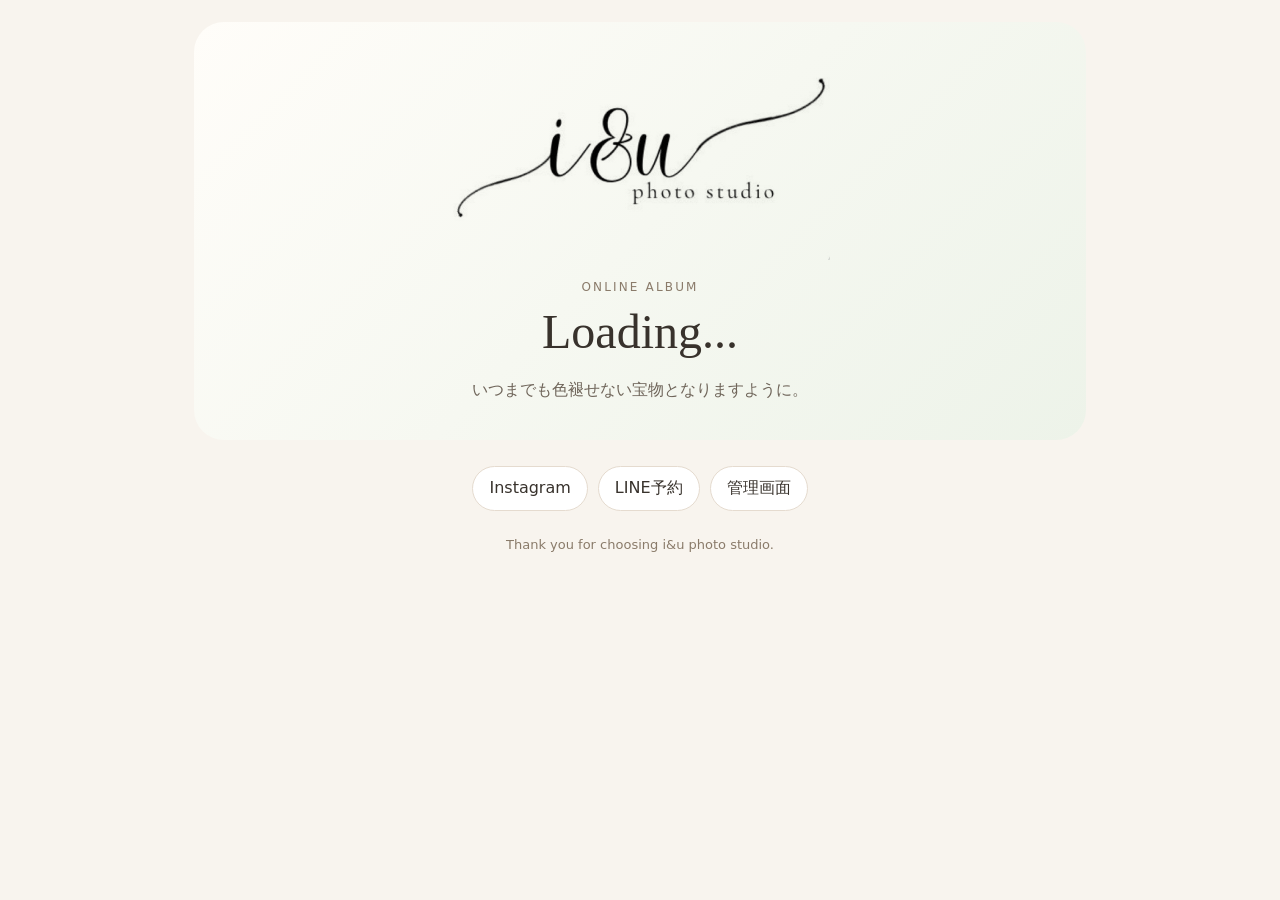
==== index.html @ 241ec59d "Add files via upload" ====
<!doctype html>
<html lang="ja">
<head>
  <meta charset="utf-8">
  <meta name="viewport" content="width=device-width,initial-scale=1">
  <title>i&u photo studio Online Album</title>
  <link rel="stylesheet" href="style.css">
</head>
<body>
  <main>
    <section class="hero">
      <img class="logo" src="logo.jpeg" alt="i&u photo studio">
      <p class="sub">ONLINE ALBUM</p>
      <h1 id="albumTitle">Loading...</h1>
      <p class="lead">いつまでも色褪せない宝物となりますように。</p>
    </section>

    <section id="passwordPanel" class="download-card password-panel" style="display:none;">
      <h2>パスワード入力</h2>
      <p>アルバムを見るには、パスワードを入力してください。</p>
      <input id="passwordInput" type="password" placeholder="パスワード">
      <button id="passwordBtn" class="button" type="button">アルバムを見る</button>
      <p id="passwordError" class="error"></p>
    </section>

    <section id="albumContent" style="display:none;">
      <section class="info-card">
        <div><span>納品日</span><strong id="shootDate"></strong></div>
        <div><span>ダウンロード期限</span><strong id="limitDate"></strong></div>
      </section>

      <section class="download-card">
        <h2>まとめて保存</h2>
        <p>全データを保存したい場合はこちらからGoogle Driveへ進んでください。</p>
        <a id="folderLink" class="button" href="#" target="_blank" rel="noopener">Google Driveを開く</a>
        <a id="downloadAllBtn" class="button sub-button" href="#" target="_blank" rel="noopener">すべてダウンロード</a>
      </section>

      <section>
        <h2 class="gallery-title">Photo Gallery</h2>
        <p id="photoCount" class="gallery-note"></p>
        <button id="favoriteOnlyBtn" class="favorite-filter" type="button">♡ お気に入りだけ表示</button>
        <div id="gallery" class="gallery"><p class="loading">写真を読み込み中です...</p></div>
      </section>
    </section>

    <section class="links">
      <a href="https://www.instagram.com/" target="_blank" rel="noopener">Instagram</a>
      <a href="https://lin.ee/TQq1gnG" target="_blank" rel="noopener">LINE予約</a>
      <a href="admin.html">管理画面</a>
    </section>

    <footer><p>Thank you for choosing i&u photo studio.</p></footer>
  </main>

  <div id="lightbox" class="lightbox" aria-hidden="true">
    <button id="closeLightbox" class="close" type="button">×</button>
    <button id="lightboxPrev" class="lightbox-nav lightbox-prev" type="button" aria-label="前の写真">◀</button>
    <img id="lightboxImage" src="" alt="">
    <button id="lightboxNext" class="lightbox-nav lightbox-next" type="button" aria-label="次の写真">▶</button>
    <p id="lightboxCounter" class="lightbox-counter"></p>
    <div class="lightbox-actions">
      <a id="lightboxOriginal" class="original" href="#" target="_blank" rel="noopener">オリジナル保存</a>
      <a id="lightboxMobile" class="mobile" href="#" target="_blank" rel="noopener">スマホ用保存</a>
    </div>
  </div>

  <script>
    const ALBUM_API_URL = "https://script.google.com/macros/s/AKfycbwbjY4ejFse-sBn8VedqFbaeRR8asowFg7CyW9uuA4ZKErrC4QqlejNxci-BWH6I0za7g/exec";
    const DEFAULT_SLUG = "yamada1000";
  </script>
  <script src="script.js"></script>
</body>
</html>
---- style.css ----
*{box-sizing:border-box}
body{margin:0;background:#f8f4ee;color:#38322c;font-family:"Hiragino Sans","Yu Gothic",system-ui,sans-serif}
main{width:min(920px,100%);margin:0 auto;padding:22px 14px 44px}
.hero{text-align:center;padding:42px 18px 34px;border-radius:30px;background:linear-gradient(135deg,#fffdf9,#edf3e9)}
.logo{width:min(380px,84%);height:auto;margin-bottom:16px;mix-blend-mode:multiply}
.sub{letter-spacing:.18em;color:#8a7b6a;font-size:12px;margin:0 0 10px}
h1{margin:0;font-family:Georgia,serif;font-size:clamp(28px,7vw,48px);font-weight:400}
.lead{margin:16px auto 0;line-height:1.9;color:#6f655a}
.info-card{display:grid;grid-template-columns:1fr 1fr;gap:12px;margin:18px 0}
.info-card div,.download-card{background:#fff;border-radius:22px;padding:20px;box-shadow:0 12px 34px rgba(63,50,35,.08)}
.info-card span{display:block;color:#8a7b6a;font-size:12px;margin-bottom:6px}
.info-card strong{font-size:18px}
.download-card{text-align:center}
.download-card h2{margin:0 0 8px;font-size:22px}
.download-card p{color:#6f655a;line-height:1.8}
.button{display:block;width:min(360px,100%);margin:18px auto 8px;padding:16px 20px;border-radius:999px;background:#6f8068;color:#fff;text-decoration:none;font-weight:700;border:0;cursor:pointer;text-align:center}
.preview-button{background:#8a7b6a}.gallery-title{text-align:center;font-family:Georgia,serif;font-weight:400;margin:28px 0 8px}
.gallery-note{text-align:center;color:#8a7b6a;font-size:13px;margin:0 0 18px}
.gallery{display:grid;grid-template-columns:repeat(3,1fr);gap:14px;margin:20px 0}
.photo-card{background:#fff;border-radius:18px;overflow:hidden;box-shadow:0 10px 28px rgba(63,50,35,.08)}
.photo-button{border:0;padding:0;background:none;width:100%;cursor:zoom-in;display:block}
.photo-card img{width:100%;aspect-ratio:1/1.25;object-fit:cover;display:block}
.photo-actions{display:grid;grid-template-columns:1fr;gap:7px;padding:10px}
.photo-actions a,.lightbox-actions a{text-align:center;text-decoration:none;border-radius:999px;padding:9px 8px;font-size:12px;font-weight:700}
.original{background:#6f8068;color:#fff}.mobile{background:#f1eadf;color:#4c443b;border:1px solid #e3d8c9}
.loading{grid-column:1/-1;text-align:center;color:#8a7b6a;background:#fff;border-radius:18px;padding:30px}
.links{display:flex;justify-content:center;gap:10px;flex-wrap:wrap;margin:26px 0}
.links a{color:#38322c;background:#fff;border:1px solid #e5dbcf;text-decoration:none;padding:11px 16px;border-radius:999px}
footer{text-align:center;color:#8a7b6a;font-size:13px}
.lightbox{position:fixed;inset:0;background:rgba(30,25,20,.88);z-index:999;display:none;align-items:center;justify-content:center;flex-direction:column;padding:22px}
.lightbox.is-open{display:flex}.lightbox img{max-width:min(100%,980px);max-height:78vh;object-fit:contain;border-radius:14px;background:#fff}
.close{position:fixed;top:14px;right:18px;border:0;background:#fff;color:#3b342c;width:42px;height:42px;border-radius:999px;font-size:28px;line-height:1;cursor:pointer}
.lightbox-actions{display:flex;gap:10px;flex-wrap:wrap;justify-content:center;margin-top:14px}.lightbox-actions a{min-width:160px;padding:12px 18px}
.password-panel input{width:min(360px,100%);display:block;margin:14px auto 0;padding:14px 16px;border:1px solid #e3d8c9;border-radius:999px;text-align:center;font-size:16px}
.error{color:#a33;text-align:center;font-size:13px}
.expired{background:#fff7f7;border:1px solid #eed0d0;color:#8a3b3b;border-radius:18px;padding:18px;text-align:center;margin:18px 0}
.admin-main{max-width:760px}.admin-card{text-align:left}.admin-logo{display:block;margin:0 auto 20px;width:min(320px,80%)}
.admin-card h1{text-align:center;margin-bottom:12px}.admin-lead{text-align:center}
label{display:block;margin:16px 0 8px;color:#6f655a;font-size:14px}input{width:100%;margin-top:7px;padding:14px 16px;border:1px solid #e3d8c9;border-radius:14px;font-size:15px;background:#fffdf9}
.inline{display:grid;grid-template-columns:1fr 120px;gap:8px}.inline button{margin-top:7px;border:0;border-radius:14px;background:#8a7b6a;color:white;font-weight:700}
.admin-message{text-align:center;font-weight:700}.result-box{margin-top:22px;background:#f8f4ee;border-radius:18px;padding:16px}.result-box p{text-align:center;margin:0 0 8px}.result-box input{text-align:center}
@media(max-width:640px){main{padding:14px 10px 34px}.hero{border-radius:24px;padding:34px 14px 28px}.info-card{grid-template-columns:1fr}.gallery{grid-template-columns:repeat(2,1fr);gap:10px}.photo-actions a{font-size:11px;padding:8px 6px}.lightbox{padding:12px}.lightbox img{max-height:72vh}.close{top:10px;right:10px}.inline{grid-template-columns:1fr}}

.qr-image{display:block;margin:16px auto 8px;width:180px;height:180px;border-radius:14px;background:#fff;padding:10px;box-shadow:0 8px 22px rgba(63,50,35,.08)}


.admin-divider{border:0;border-top:1px solid #e6ddd1;margin:30px 0}
.admin-subtitle{text-align:center;font-family:Georgia,serif;font-weight:400;margin:10px 0 16px}
.album-list{display:grid;gap:12px;margin-top:16px}
.album-item{background:#f8f4ee;border:1px solid #e6ddd1;border-radius:18px;padding:14px}
.album-item h3{margin:0 0 6px;font-size:18px}
.album-meta{font-size:13px;color:#7b7065;line-height:1.8;margin:0 0 10px}
.album-actions{display:flex;gap:8px;flex-wrap:wrap}
.album-actions a,.album-actions button{border:0;border-radius:999px;padding:9px 12px;background:#fff;color:#3b342c;text-decoration:none;font-size:12px;cursor:pointer}
.album-actions .line{background:#6f8068;color:#fff}

.sub-button{background:#8a7b6a;margin-top:10px}
.favorite-filter{display:block;margin:0 auto 18px;border:1px solid #e3d8c9;background:#fff;color:#4c443b;border-radius:999px;padding:11px 18px;font-weight:700}
.photo-card{position:relative;animation:fadeUp .55s ease both}
.favorite-btn{position:absolute;top:10px;right:10px;z-index:2;width:38px;height:38px;border:0;border-radius:999px;background:rgba(255,255,255,.88);box-shadow:0 8px 20px rgba(63,50,35,.16);font-size:20px;line-height:1;cursor:pointer;color:#8a7b6a}
.favorite-btn.is-active{background:#fff1f1;color:#d36b75}
@keyframes fadeUp{from{opacity:0;transform:translateY(14px)}to{opacity:1;transform:translateY(0)}}


select{width:100%;margin-top:7px;padding:14px 16px;border:1px solid #e3d8c9;border-radius:14px;font-size:15px;background:#fffdf9}
.admin-grid{display:grid;grid-template-columns:1fr 1fr;gap:12px}
.dashboard{display:grid;grid-template-columns:repeat(3,1fr);gap:10px;margin:14px 0}
.dashboard div{background:#f8f4ee;border:1px solid #e6ddd1;border-radius:16px;text-align:center;padding:12px;color:#7b7065}
.dashboard strong{font-size:24px;color:#3b342c}
.edit-dialog{border:0;border-radius:24px;padding:22px;width:min(560px,92vw);box-shadow:0 20px 70px rgba(0,0,0,.22);background:#fff}
.edit-dialog::backdrop{background:rgba(40,32,24,.45)}
@media(max-width:640px){.admin-grid{grid-template-columns:1fr}.dashboard{grid-template-columns:1fr 1fr 1fr}}

.lightbox-nav{position:absolute;top:50%;transform:translateY(-50%);z-index:5;width:46px;height:46px;border:0;border-radius:999px;background:rgba(255,255,255,.86);box-shadow:0 8px 24px rgba(0,0,0,.22);font-size:34px;line-height:1;color:#51483f;cursor:pointer}
.lightbox-prev{left:18px}
.lightbox-next{right:18px}
.lightbox-counter{position:absolute;left:50%;bottom:18px;transform:translateX(-50%);z-index:5;background:rgba(255,255,255,.86);border-radius:999px;padding:8px 14px;color:#51483f;font-size:13px}
#lightboxImage{transition:opacity .18s ease}
@media(max-width:640px){.lightbox-nav{width:40px;height:40px;font-size:30px}.lightbox-prev{left:10px}.lightbox-next{right:10px}.lightbox-counter{bottom:12px}}

/* v6.3 slide plus */
.lightbox-nav{
  position:absolute;
  top:50%;
  transform:translateY(-50%);
  z-index:8;
  width:54px;
  height:54px;
  border:0;
  border-radius:999px;
  background:rgba(255,255,255,.88);
  box-shadow:0 10px 28px rgba(0,0,0,.25);
  font-size:24px;
  line-height:1;
  color:#51483f;
  cursor:pointer;
  display:flex;
  align-items:center;
  justify-content:center;
  backdrop-filter:blur(8px);
}
.lightbox-prev{left:22px}
.lightbox-next{right:22px}
.lightbox-counter{
  position:absolute;
  left:50%;
  bottom:20px;
  transform:translateX(-50%);
  z-index:8;
  background:rgba(255,255,255,.88);
  border-radius:999px;
  padding:8px 14px;
  color:#51483f;
  font-size:13px;
  box-shadow:0 8px 24px rgba(0,0,0,.18);
}
#lightboxImage{
  transition:opacity .22s ease, transform .24s ease;
  touch-action:pan-y;
  cursor:zoom-in;
}
#lightboxImage.is-changing{opacity:0;transform:translateX(10px) scale(.985)}
@media(max-width:640px){
  .lightbox-nav{width:44px;height:44px;font-size:20px}
  .lightbox-prev{left:10px}
  .lightbox-next{right:10px}
  .lightbox-counter{bottom:12px}
}

/* v6.4 slide fix: force large visible nav buttons */
#lightbox .lightbox-nav{
  position:fixed !important;
  top:50% !important;
  transform:translateY(-50%) !important;
  z-index:9999 !important;
  width:64px !important;
  height:64px !important;
  border:0 !important;
  border-radius:999px !important;
  background:rgba(255,255,255,.92) !important;
  box-shadow:0 12px 34px rgba(0,0,0,.30) !important;
  font-size:28px !important;
  color:#51483f !important;
  display:flex !important;
  align-items:center !important;
  justify-content:center !important;
  cursor:pointer !important;
  backdrop-filter:blur(10px);
}
#lightbox .lightbox-prev{left:22px !important}
#lightbox .lightbox-next{right:22px !important}
#lightbox .lightbox-counter{
  position:fixed !important;
  left:50% !important;
  bottom:22px !important;
  transform:translateX(-50%) !important;
  z-index:9999 !important;
  background:rgba(255,255,255,.92) !important;
  border-radius:999px !important;
  padding:8px 16px !important;
  color:#51483f !important;
  font-size:13px !important;
  box-shadow:0 8px 24px rgba(0,0,0,.18) !important;
}
#lightboxImage{
  transition:opacity .24s ease, transform .24s ease !important;
  touch-action:pan-y !important;
  cursor:zoom-in !important;
}
#lightboxImage.is-changing{
  opacity:0 !important;
  transform:translateX(18px) scale(.985) !important;
}
@media(max-width:640px){
  #lightbox .lightbox-nav{
    width:50px !important;
    height:50px !important;
    font-size:22px !important;
  }
  #lightbox .lightbox-prev{left:10px !important}
  #lightbox .lightbox-next{right:10px !important}
  #lightbox .lightbox-counter{bottom:14px !important}
}

/* v6.5: 写真切り替えアニメーションなし */
#lightboxImage{
  transition:transform .16s ease !important;
}
#lightboxImage.is-changing{
  opacity:1 !important;
  transform:none !important;
}
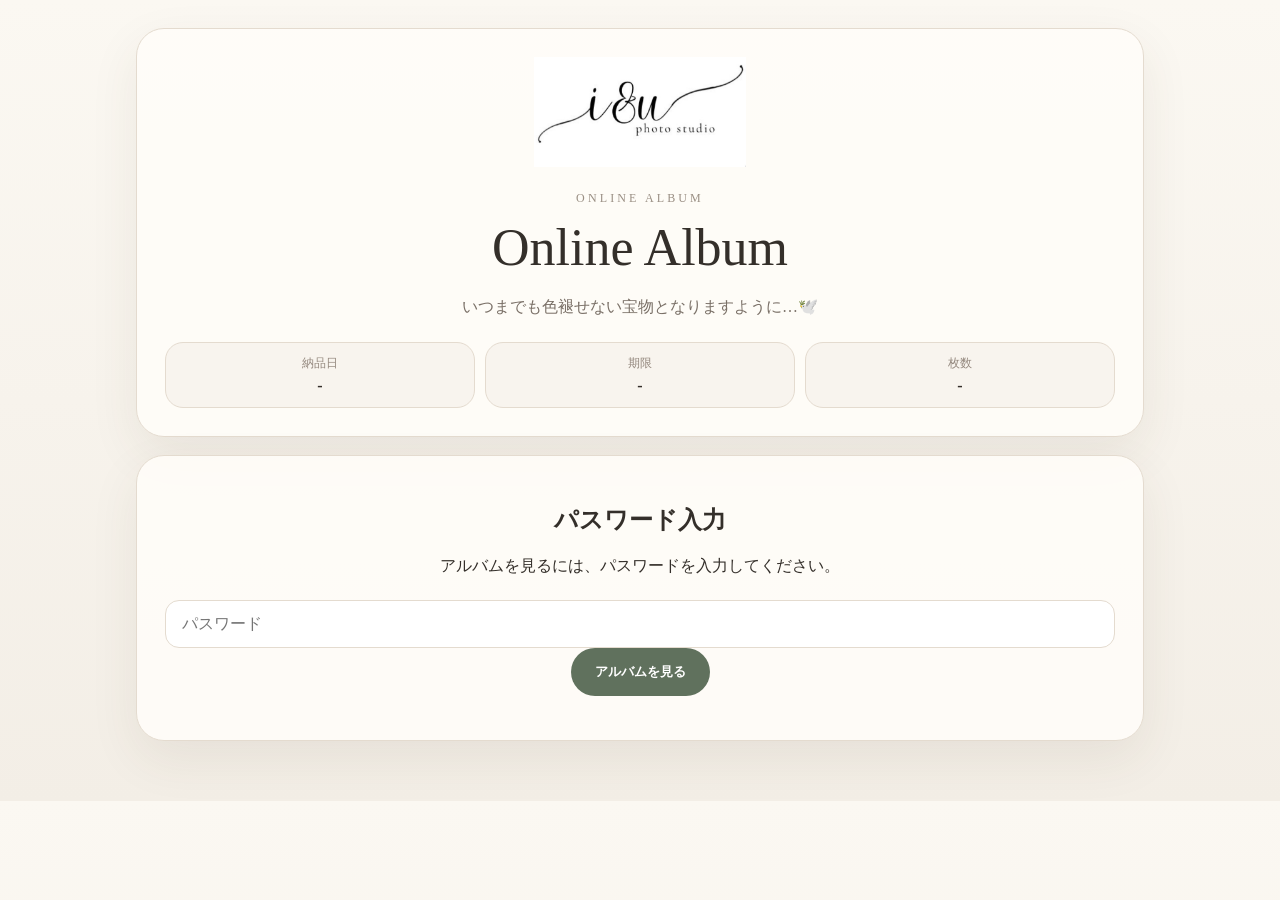
==== commit 5e793c0f: "Add files via upload" ====
--- a/index.html
+++ b/index.html
@@ -1,74 +1 @@
-<!doctype html>
-<html lang="ja">
-<head>
-  <meta charset="utf-8">
-  <meta name="viewport" content="width=device-width,initial-scale=1">
-  <title>i&u photo studio Online Album</title>
-  <link rel="stylesheet" href="style.css">
-</head>
-<body>
-  <main>
-    <section class="hero">
-      <img class="logo" src="logo.jpeg" alt="i&u photo studio">
-      <p class="sub">ONLINE ALBUM</p>
-      <h1 id="albumTitle">Loading...</h1>
-      <p class="lead">いつまでも色褪せない宝物となりますように。</p>
-    </section>
-
-    <section id="passwordPanel" class="download-card password-panel" style="display:none;">
-      <h2>パスワード入力</h2>
-      <p>アルバムを見るには、パスワードを入力してください。</p>
-      <input id="passwordInput" type="password" placeholder="パスワード">
-      <button id="passwordBtn" class="button" type="button">アルバムを見る</button>
-      <p id="passwordError" class="error"></p>
-    </section>
-
-    <section id="albumContent" style="display:none;">
-      <section class="info-card">
-        <div><span>納品日</span><strong id="shootDate"></strong></div>
-        <div><span>ダウンロード期限</span><strong id="limitDate"></strong></div>
-      </section>
-
-      <section class="download-card">
-        <h2>まとめて保存</h2>
-        <p>全データを保存したい場合はこちらからGoogle Driveへ進んでください。</p>
-        <a id="folderLink" class="button" href="#" target="_blank" rel="noopener">Google Driveを開く</a>
-        <a id="downloadAllBtn" class="button sub-button" href="#" target="_blank" rel="noopener">すべてダウンロード</a>
-      </section>
-
-      <section>
-        <h2 class="gallery-title">Photo Gallery</h2>
-        <p id="photoCount" class="gallery-note"></p>
-        <button id="favoriteOnlyBtn" class="favorite-filter" type="button">♡ お気に入りだけ表示</button>
-        <div id="gallery" class="gallery"><p class="loading">写真を読み込み中です...</p></div>
-      </section>
-    </section>
-
-    <section class="links">
-      <a href="https://www.instagram.com/" target="_blank" rel="noopener">Instagram</a>
-      <a href="https://lin.ee/TQq1gnG" target="_blank" rel="noopener">LINE予約</a>
-      <a href="admin.html">管理画面</a>
-    </section>
-
-    <footer><p>Thank you for choosing i&u photo studio.</p></footer>
-  </main>
-
-  <div id="lightbox" class="lightbox" aria-hidden="true">
-    <button id="closeLightbox" class="close" type="button">×</button>
-    <button id="lightboxPrev" class="lightbox-nav lightbox-prev" type="button" aria-label="前の写真">◀</button>
-    <img id="lightboxImage" src="" alt="">
-    <button id="lightboxNext" class="lightbox-nav lightbox-next" type="button" aria-label="次の写真">▶</button>
-    <p id="lightboxCounter" class="lightbox-counter"></p>
-    <div class="lightbox-actions">
-      <a id="lightboxOriginal" class="original" href="#" target="_blank" rel="noopener">オリジナル保存</a>
-      <a id="lightboxMobile" class="mobile" href="#" target="_blank" rel="noopener">スマホ用保存</a>
-    </div>
-  </div>
-
-  <script>
-    const ALBUM_API_URL = "https://script.google.com/macros/s/AKfycbwbjY4ejFse-sBn8VedqFbaeRR8asowFg7CyW9uuA4ZKErrC4QqlejNxci-BWH6I0za7g/exec";
-    const DEFAULT_SLUG = "yamada1000";
-  </script>
-  <script src="script.js"></script>
-</body>
-</html>
+<!doctype html><html lang="ja"><head><meta charset="utf-8"><meta name="viewport" content="width=device-width,initial-scale=1"><title>i&u Online Album</title><link rel="stylesheet" href="style.css"></head><body><main class="page"><section class="hero"><img class="logo" src="logo.jpeg" onerror="this.style.display='none'"><p class="eyebrow">ONLINE ALBUM</p><h1 id="albumTitle">Online Album</h1><p class="message">いつまでも色褪せない宝物となりますように…🕊️</p><div class="album-info"><div><span>納品日</span><strong id="deliveryDate">-</strong></div><div><span>期限</span><strong id="limitDate">-</strong></div><div><span>枚数</span><strong id="photoCount">-</strong></div></div></section><section id="passwordPanel" class="password-card"><h2>パスワード入力</h2><p>アルバムを見るには、パスワードを入力してください。</p><input id="passwordInput" type="password" placeholder="パスワード"><button id="passwordBtn" class="button">アルバムを見る</button><p id="passwordError" class="error"></p></section><section id="albumContent" class="album-content" style="display:none"><div class="toolbar"><button id="favoriteOnlyBtn" class="button secondary">♡ お気に入りだけ表示</button><a id="downloadAllBtn" class="button secondary" href="#" target="_blank">すべてダウンロード</a><a class="button line" href="https://lin.ee/TQq1gnG" target="_blank">LINE予約</a></div><p class="save-guide">スマホ用保存は画像を開いたあと、長押しして「写真に保存」を選んでください。</p><div id="gallery" class="gallery"></div></section></main><div id="lightbox" class="lightbox"><button id="closeLightbox" class="close">×</button><button id="lightboxPrev" class="lightbox-nav lightbox-prev">◀</button><img id="lightboxImage" src=""><button id="lightboxNext" class="lightbox-nav lightbox-next">▶</button><p id="lightboxCounter" class="lightbox-counter"></p><div class="lightbox-actions"><a id="lightboxOriginal" class="original" href="#" target="_blank">オリジナル保存</a><a id="lightboxMobile" class="mobile" href="#" target="_blank">スマホ用画像を開く</a></div></div><script>const ALBUM_API_URL="PASTE_APPS_SCRIPT_WEB_APP_URL_HERE";const DEFAULT_SLUG="sample";</script><script src="script.js"></script></body></html>
--- a/style.css
+++ b/style.css
@@ -1,192 +1 @@
-*{box-sizing:border-box}
-body{margin:0;background:#f8f4ee;color:#38322c;font-family:"Hiragino Sans","Yu Gothic",system-ui,sans-serif}
-main{width:min(920px,100%);margin:0 auto;padding:22px 14px 44px}
-.hero{text-align:center;padding:42px 18px 34px;border-radius:30px;background:linear-gradient(135deg,#fffdf9,#edf3e9)}
-.logo{width:min(380px,84%);height:auto;margin-bottom:16px;mix-blend-mode:multiply}
-.sub{letter-spacing:.18em;color:#8a7b6a;font-size:12px;margin:0 0 10px}
-h1{margin:0;font-family:Georgia,serif;font-size:clamp(28px,7vw,48px);font-weight:400}
-.lead{margin:16px auto 0;line-height:1.9;color:#6f655a}
-.info-card{display:grid;grid-template-columns:1fr 1fr;gap:12px;margin:18px 0}
-.info-card div,.download-card{background:#fff;border-radius:22px;padding:20px;box-shadow:0 12px 34px rgba(63,50,35,.08)}
-.info-card span{display:block;color:#8a7b6a;font-size:12px;margin-bottom:6px}
-.info-card strong{font-size:18px}
-.download-card{text-align:center}
-.download-card h2{margin:0 0 8px;font-size:22px}
-.download-card p{color:#6f655a;line-height:1.8}
-.button{display:block;width:min(360px,100%);margin:18px auto 8px;padding:16px 20px;border-radius:999px;background:#6f8068;color:#fff;text-decoration:none;font-weight:700;border:0;cursor:pointer;text-align:center}
-.preview-button{background:#8a7b6a}.gallery-title{text-align:center;font-family:Georgia,serif;font-weight:400;margin:28px 0 8px}
-.gallery-note{text-align:center;color:#8a7b6a;font-size:13px;margin:0 0 18px}
-.gallery{display:grid;grid-template-columns:repeat(3,1fr);gap:14px;margin:20px 0}
-.photo-card{background:#fff;border-radius:18px;overflow:hidden;box-shadow:0 10px 28px rgba(63,50,35,.08)}
-.photo-button{border:0;padding:0;background:none;width:100%;cursor:zoom-in;display:block}
-.photo-card img{width:100%;aspect-ratio:1/1.25;object-fit:cover;display:block}
-.photo-actions{display:grid;grid-template-columns:1fr;gap:7px;padding:10px}
-.photo-actions a,.lightbox-actions a{text-align:center;text-decoration:none;border-radius:999px;padding:9px 8px;font-size:12px;font-weight:700}
-.original{background:#6f8068;color:#fff}.mobile{background:#f1eadf;color:#4c443b;border:1px solid #e3d8c9}
-.loading{grid-column:1/-1;text-align:center;color:#8a7b6a;background:#fff;border-radius:18px;padding:30px}
-.links{display:flex;justify-content:center;gap:10px;flex-wrap:wrap;margin:26px 0}
-.links a{color:#38322c;background:#fff;border:1px solid #e5dbcf;text-decoration:none;padding:11px 16px;border-radius:999px}
-footer{text-align:center;color:#8a7b6a;font-size:13px}
-.lightbox{position:fixed;inset:0;background:rgba(30,25,20,.88);z-index:999;display:none;align-items:center;justify-content:center;flex-direction:column;padding:22px}
-.lightbox.is-open{display:flex}.lightbox img{max-width:min(100%,980px);max-height:78vh;object-fit:contain;border-radius:14px;background:#fff}
-.close{position:fixed;top:14px;right:18px;border:0;background:#fff;color:#3b342c;width:42px;height:42px;border-radius:999px;font-size:28px;line-height:1;cursor:pointer}
-.lightbox-actions{display:flex;gap:10px;flex-wrap:wrap;justify-content:center;margin-top:14px}.lightbox-actions a{min-width:160px;padding:12px 18px}
-.password-panel input{width:min(360px,100%);display:block;margin:14px auto 0;padding:14px 16px;border:1px solid #e3d8c9;border-radius:999px;text-align:center;font-size:16px}
-.error{color:#a33;text-align:center;font-size:13px}
-.expired{background:#fff7f7;border:1px solid #eed0d0;color:#8a3b3b;border-radius:18px;padding:18px;text-align:center;margin:18px 0}
-.admin-main{max-width:760px}.admin-card{text-align:left}.admin-logo{display:block;margin:0 auto 20px;width:min(320px,80%)}
-.admin-card h1{text-align:center;margin-bottom:12px}.admin-lead{text-align:center}
-label{display:block;margin:16px 0 8px;color:#6f655a;font-size:14px}input{width:100%;margin-top:7px;padding:14px 16px;border:1px solid #e3d8c9;border-radius:14px;font-size:15px;background:#fffdf9}
-.inline{display:grid;grid-template-columns:1fr 120px;gap:8px}.inline button{margin-top:7px;border:0;border-radius:14px;background:#8a7b6a;color:white;font-weight:700}
-.admin-message{text-align:center;font-weight:700}.result-box{margin-top:22px;background:#f8f4ee;border-radius:18px;padding:16px}.result-box p{text-align:center;margin:0 0 8px}.result-box input{text-align:center}
-@media(max-width:640px){main{padding:14px 10px 34px}.hero{border-radius:24px;padding:34px 14px 28px}.info-card{grid-template-columns:1fr}.gallery{grid-template-columns:repeat(2,1fr);gap:10px}.photo-actions a{font-size:11px;padding:8px 6px}.lightbox{padding:12px}.lightbox img{max-height:72vh}.close{top:10px;right:10px}.inline{grid-template-columns:1fr}}
-
-.qr-image{display:block;margin:16px auto 8px;width:180px;height:180px;border-radius:14px;background:#fff;padding:10px;box-shadow:0 8px 22px rgba(63,50,35,.08)}
-
-
-.admin-divider{border:0;border-top:1px solid #e6ddd1;margin:30px 0}
-.admin-subtitle{text-align:center;font-family:Georgia,serif;font-weight:400;margin:10px 0 16px}
-.album-list{display:grid;gap:12px;margin-top:16px}
-.album-item{background:#f8f4ee;border:1px solid #e6ddd1;border-radius:18px;padding:14px}
-.album-item h3{margin:0 0 6px;font-size:18px}
-.album-meta{font-size:13px;color:#7b7065;line-height:1.8;margin:0 0 10px}
-.album-actions{display:flex;gap:8px;flex-wrap:wrap}
-.album-actions a,.album-actions button{border:0;border-radius:999px;padding:9px 12px;background:#fff;color:#3b342c;text-decoration:none;font-size:12px;cursor:pointer}
-.album-actions .line{background:#6f8068;color:#fff}
-
-.sub-button{background:#8a7b6a;margin-top:10px}
-.favorite-filter{display:block;margin:0 auto 18px;border:1px solid #e3d8c9;background:#fff;color:#4c443b;border-radius:999px;padding:11px 18px;font-weight:700}
-.photo-card{position:relative;animation:fadeUp .55s ease both}
-.favorite-btn{position:absolute;top:10px;right:10px;z-index:2;width:38px;height:38px;border:0;border-radius:999px;background:rgba(255,255,255,.88);box-shadow:0 8px 20px rgba(63,50,35,.16);font-size:20px;line-height:1;cursor:pointer;color:#8a7b6a}
-.favorite-btn.is-active{background:#fff1f1;color:#d36b75}
-@keyframes fadeUp{from{opacity:0;transform:translateY(14px)}to{opacity:1;transform:translateY(0)}}
-
-
-select{width:100%;margin-top:7px;padding:14px 16px;border:1px solid #e3d8c9;border-radius:14px;font-size:15px;background:#fffdf9}
-.admin-grid{display:grid;grid-template-columns:1fr 1fr;gap:12px}
-.dashboard{display:grid;grid-template-columns:repeat(3,1fr);gap:10px;margin:14px 0}
-.dashboard div{background:#f8f4ee;border:1px solid #e6ddd1;border-radius:16px;text-align:center;padding:12px;color:#7b7065}
-.dashboard strong{font-size:24px;color:#3b342c}
-.edit-dialog{border:0;border-radius:24px;padding:22px;width:min(560px,92vw);box-shadow:0 20px 70px rgba(0,0,0,.22);background:#fff}
-.edit-dialog::backdrop{background:rgba(40,32,24,.45)}
-@media(max-width:640px){.admin-grid{grid-template-columns:1fr}.dashboard{grid-template-columns:1fr 1fr 1fr}}
-
-.lightbox-nav{position:absolute;top:50%;transform:translateY(-50%);z-index:5;width:46px;height:46px;border:0;border-radius:999px;background:rgba(255,255,255,.86);box-shadow:0 8px 24px rgba(0,0,0,.22);font-size:34px;line-height:1;color:#51483f;cursor:pointer}
-.lightbox-prev{left:18px}
-.lightbox-next{right:18px}
-.lightbox-counter{position:absolute;left:50%;bottom:18px;transform:translateX(-50%);z-index:5;background:rgba(255,255,255,.86);border-radius:999px;padding:8px 14px;color:#51483f;font-size:13px}
-#lightboxImage{transition:opacity .18s ease}
-@media(max-width:640px){.lightbox-nav{width:40px;height:40px;font-size:30px}.lightbox-prev{left:10px}.lightbox-next{right:10px}.lightbox-counter{bottom:12px}}
-
-/* v6.3 slide plus */
-.lightbox-nav{
-  position:absolute;
-  top:50%;
-  transform:translateY(-50%);
-  z-index:8;
-  width:54px;
-  height:54px;
-  border:0;
-  border-radius:999px;
-  background:rgba(255,255,255,.88);
-  box-shadow:0 10px 28px rgba(0,0,0,.25);
-  font-size:24px;
-  line-height:1;
-  color:#51483f;
-  cursor:pointer;
-  display:flex;
-  align-items:center;
-  justify-content:center;
-  backdrop-filter:blur(8px);
-}
-.lightbox-prev{left:22px}
-.lightbox-next{right:22px}
-.lightbox-counter{
-  position:absolute;
-  left:50%;
-  bottom:20px;
-  transform:translateX(-50%);
-  z-index:8;
-  background:rgba(255,255,255,.88);
-  border-radius:999px;
-  padding:8px 14px;
-  color:#51483f;
-  font-size:13px;
-  box-shadow:0 8px 24px rgba(0,0,0,.18);
-}
-#lightboxImage{
-  transition:opacity .22s ease, transform .24s ease;
-  touch-action:pan-y;
-  cursor:zoom-in;
-}
-#lightboxImage.is-changing{opacity:0;transform:translateX(10px) scale(.985)}
-@media(max-width:640px){
-  .lightbox-nav{width:44px;height:44px;font-size:20px}
-  .lightbox-prev{left:10px}
-  .lightbox-next{right:10px}
-  .lightbox-counter{bottom:12px}
-}
-
-/* v6.4 slide fix: force large visible nav buttons */
-#lightbox .lightbox-nav{
-  position:fixed !important;
-  top:50% !important;
-  transform:translateY(-50%) !important;
-  z-index:9999 !important;
-  width:64px !important;
-  height:64px !important;
-  border:0 !important;
-  border-radius:999px !important;
-  background:rgba(255,255,255,.92) !important;
-  box-shadow:0 12px 34px rgba(0,0,0,.30) !important;
-  font-size:28px !important;
-  color:#51483f !important;
-  display:flex !important;
-  align-items:center !important;
-  justify-content:center !important;
-  cursor:pointer !important;
-  backdrop-filter:blur(10px);
-}
-#lightbox .lightbox-prev{left:22px !important}
-#lightbox .lightbox-next{right:22px !important}
-#lightbox .lightbox-counter{
-  position:fixed !important;
-  left:50% !important;
-  bottom:22px !important;
-  transform:translateX(-50%) !important;
-  z-index:9999 !important;
-  background:rgba(255,255,255,.92) !important;
-  border-radius:999px !important;
-  padding:8px 16px !important;
-  color:#51483f !important;
-  font-size:13px !important;
-  box-shadow:0 8px 24px rgba(0,0,0,.18) !important;
-}
-#lightboxImage{
-  transition:opacity .24s ease, transform .24s ease !important;
-  touch-action:pan-y !important;
-  cursor:zoom-in !important;
-}
-#lightboxImage.is-changing{
-  opacity:0 !important;
-  transform:translateX(18px) scale(.985) !important;
-}
-@media(max-width:640px){
-  #lightbox .lightbox-nav{
-    width:50px !important;
-    height:50px !important;
-    font-size:22px !important;
-  }
-  #lightbox .lightbox-prev{left:10px !important}
-  #lightbox .lightbox-next{right:10px !important}
-  #lightbox .lightbox-counter{bottom:14px !important}
-}
-
-/* v6.5: 写真切り替えアニメーションなし */
-#lightboxImage{
-  transition:transform .16s ease !important;
-}
-#lightboxImage.is-changing{
-  opacity:1 !important;
-  transform:none !important;
-}
+:root{--bg:#f8f4ee;--card:#fffdf9;--ink:#342f2a;--muted:#7a7067;--line:#e4dbcf;--green:#60715d;--brown:#8a7666}*{box-sizing:border-box}body{margin:0;background:linear-gradient(180deg,#fbf8f2,#f3eee6);color:var(--ink);font-family:-apple-system,BlinkMacSystemFont,"Hiragino Mincho ProN","Yu Mincho",serif}a{text-decoration:none;color:inherit}.page,.admin-main{max-width:1040px;margin:0 auto;padding:28px 16px 60px}.hero,.password-card,.admin-card{background:rgba(255,253,249,.9);border:1px solid var(--line);border-radius:28px;box-shadow:0 18px 50px rgba(80,60,40,.08);padding:28px;text-align:center}.logo{display:block;max-width:260px;max-height:110px;object-fit:contain;margin:0 auto 24px}.admin-logo{max-width:210px}.eyebrow{letter-spacing:.26em;color:#9a8f84;font-size:12px}h1{font-size:clamp(30px,6vw,52px);font-weight:400;margin:10px 0}.message,.admin-lead,.save-guide{color:var(--muted);line-height:1.8}.album-info,.dashboard{display:grid;grid-template-columns:repeat(3,1fr);gap:10px;margin-top:20px}.album-info div,.dashboard div{background:#f8f4ee;border:1px solid var(--line);border-radius:18px;padding:12px}.album-info span{display:block;color:#94887e;font-size:12px;margin-bottom:5px}.password-card{margin-top:18px}input,select{width:100%;margin-top:7px;padding:14px 16px;border:1px solid var(--line);border-radius:14px;background:#fff;font-size:16px}label{display:block;text-align:left;color:#655c53;margin:14px 0}.button{display:inline-flex;align-items:center;justify-content:center;min-height:48px;padding:13px 24px;border:0;border-radius:999px;background:var(--green);color:white;font-weight:700;cursor:pointer}.button.secondary{background:var(--brown)}.button.line{background:#4f7f5e}.error{color:#b45555}.toolbar{display:flex;gap:10px;flex-wrap:wrap;justify-content:center;margin:16px 0}.gallery{display:grid;grid-template-columns:repeat(auto-fill,minmax(160px,1fr));gap:14px;margin-top:20px}.photo-card{position:relative;background:#fff;border-radius:18px;overflow:hidden;box-shadow:0 8px 24px rgba(50,40,30,.10)}.photo-button{border:0;background:transparent;padding:0;width:100%;display:block;cursor:pointer}.photo-button img{width:100%;aspect-ratio:1/1;object-fit:cover;display:block}.favorite-btn{position:absolute;top:8px;right:8px;z-index:2;width:38px;height:38px;border:0;border-radius:999px;background:rgba(255,255,255,.88);font-size:22px;color:#8e7568}.favorite-btn.is-active{color:#bd6b6b}.photo-actions,.lightbox-actions{display:flex;gap:8px;padding:10px;justify-content:center;flex-wrap:wrap}.photo-actions a,.lightbox-actions a{font-size:13px;border-radius:999px;padding:9px 12px;color:#fff}.original{background:var(--green)}.mobile{background:var(--brown)}.lightbox{display:none;position:fixed;inset:0;background:rgba(20,18,16,.92);z-index:999;align-items:center;justify-content:center;padding:74px 12px 86px}.lightbox.is-open{display:flex}#lightboxImage{max-width:100%;max-height:72vh;object-fit:contain;border-radius:12px;box-shadow:0 18px 60px rgba(0,0,0,.35);transition:transform .16s ease}.close{position:fixed;top:18px;right:18px;width:48px;height:48px;border:0;border-radius:999px;background:#fff;font-size:34px;color:#443b34;z-index:1001}.lightbox-nav{position:fixed;top:50%;transform:translateY(-50%);z-index:1001;width:56px;height:56px;border:0;border-radius:999px;background:rgba(255,255,255,.92);box-shadow:0 12px 34px rgba(0,0,0,.30);font-size:24px;color:#51483f}.lightbox-prev{left:16px}.lightbox-next{right:16px}.lightbox-counter{position:fixed;left:50%;bottom:82px;transform:translateX(-50%);z-index:1001;background:rgba(255,255,255,.92);border-radius:999px;padding:8px 16px;color:#51483f;font-size:13px}.lightbox-actions{position:fixed;left:0;right:0;bottom:20px;z-index:1001}.admin-card{text-align:left}.admin-card h1,.admin-card h2{text-align:center}.admin-grid{display:grid;grid-template-columns:1fr 1fr;gap:12px}.admin-message{text-align:center;color:var(--muted)}.result-box{background:#f8f4ee;border:1px solid var(--line);border-radius:22px;padding:18px;text-align:center;margin-top:16px}.qr-image{width:180px;height:180px;margin:12px auto;display:block;border-radius:12px}.album-item{background:#fff;border:1px solid var(--line);border-radius:18px;padding:16px;margin:12px 0}.album-meta{color:var(--muted);line-height:1.8}.album-actions{display:flex;gap:8px;flex-wrap:wrap}.album-actions a,.album-actions button{border:0;border-radius:999px;padding:9px 12px;background:#f1ebe2;color:#544a41;cursor:pointer}.edit-dialog{border:0;border-radius:24px;padding:22px;width:min(560px,92vw);box-shadow:0 20px 70px rgba(0,0,0,.22);background:#fff}.expired{text-align:center;background:#fff;border-radius:22px;padding:36px;color:var(--muted);line-height:2}@media(max-width:640px){.album-info,.admin-grid{grid-template-columns:1fr}.gallery{grid-template-columns:repeat(2,1fr);gap:10px}.hero,.password-card,.admin-card{padding:22px 16px}.lightbox-nav{width:46px;height:46px;font-size:20px}.lightbox-prev{left:8px}.lightbox-next{right:8px}}
